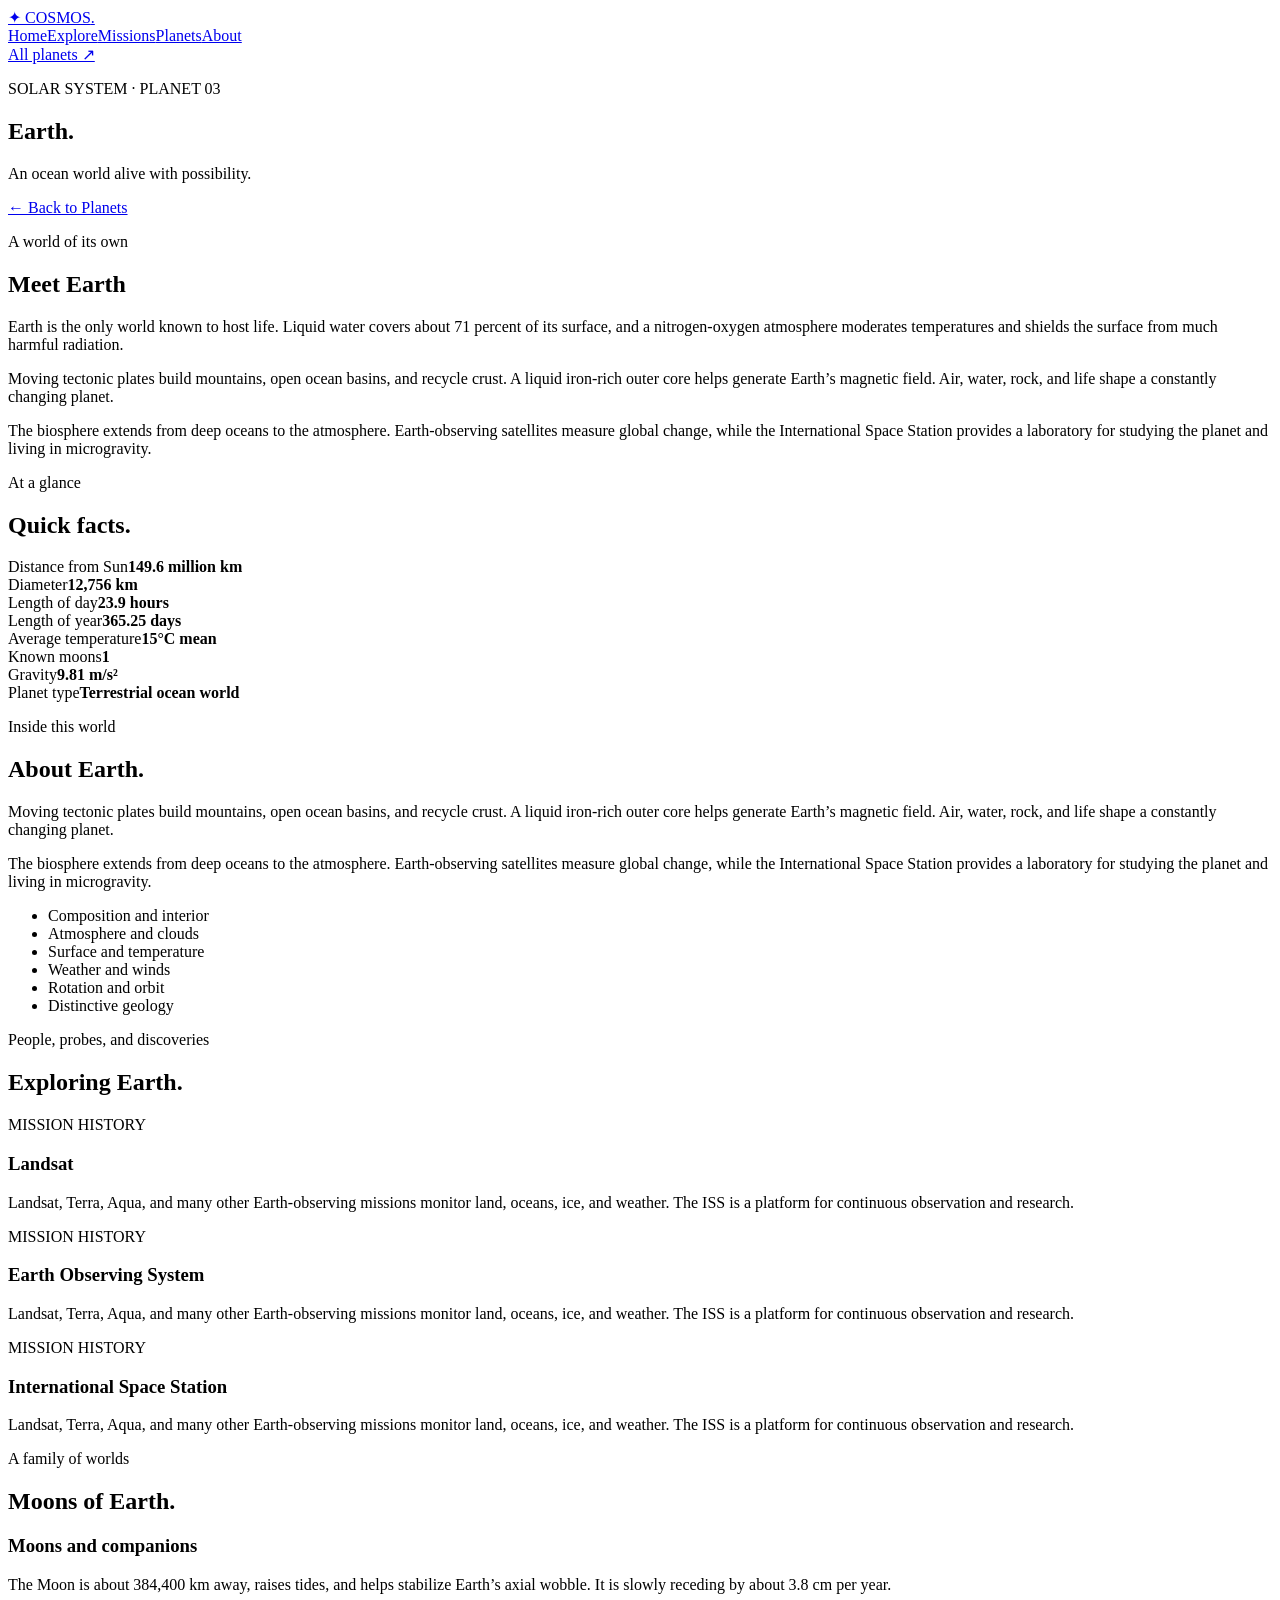
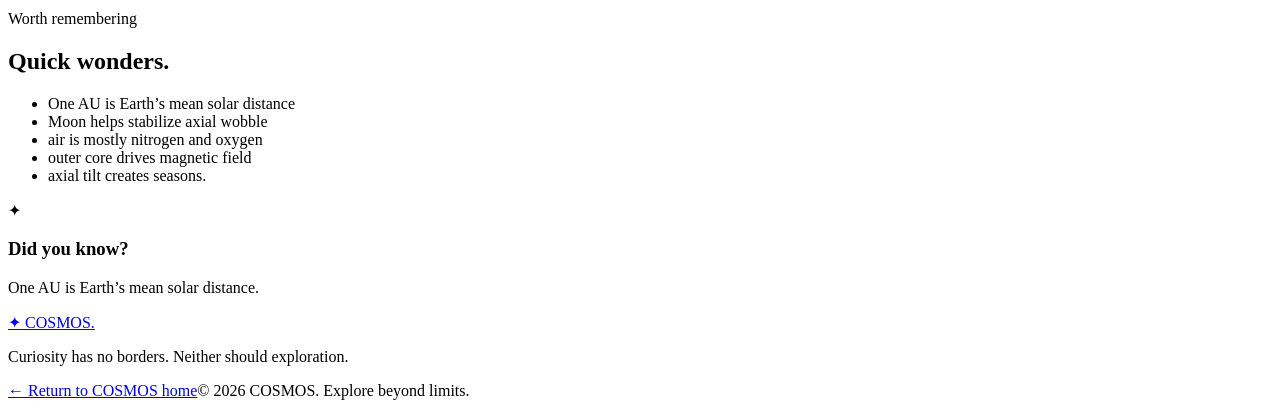
==== earth.html @ a4d34ffc "first commit" ====
<!doctype html><html lang="en"><head><meta charset="utf-8"><meta name="viewport" content="width=device-width, initial-scale=1"><meta name="description" content="Discover Earth: facts, exploration history, and moons with COSMOS."><title>Earth — COSMOS</title><link rel="preconnect" href="https://fonts.googleapis.com"><link rel="preconnect" href="https://fonts.gstatic.com" crossorigin><link href="https://fonts.googleapis.com/css2?family=DM+Sans:wght@400;500;600;700&family=Space+Grotesk:wght@400;500;600;700&display=swap" rel="stylesheet"><link rel="stylesheet" href="style.css"></head><body class="planet-page earth-page"><header class="site-header"><nav class="nav wrap" aria-label="Main navigation"><a class="brand" href="index.html"><span class="brand-mark" aria-hidden="true">✦</span> COSMOS<span class="brand-dot">.</span></a><div class="nav-links"><a href="index.html">Home</a><a href="index.html#explore">Explore</a><a href="index.html#missions">Missions</a><a href="index.html#planets">Planets</a><a href="index.html#about">About</a></div><a class="nav-cta" href="index.html#planets">All planets ↗</a></nav></header><main><section class="planet-hero"><div class="planet-hero-content"><p class="eyebrow"><span class="live-dot"></span> SOLAR SYSTEM · PLANET 03</p><h1>Earth<span>.</span></h1><p class="planet-tagline">An ocean world alive with possibility.</p><a class="back-planets" href="index.html#planets">← Back to Planets</a></div><div class="planet-showcase earth-showcase" role="img" aria-label="Decorative CSS illustration of Earth"></div></section><section class="profile-section"><div class="wrap"><p class="eyebrow">A world of its own</p><h2 class="profile-title">Meet <span>Earth</span></h2><div class="profile-copy"><p>Earth is the only world known to host life. Liquid water covers about 71 percent of its surface, and a nitrogen-oxygen atmosphere moderates temperatures and shields the surface from much harmful radiation.</p><p>Moving tectonic plates build mountains, open ocean basins, and recycle crust. A liquid iron-rich outer core helps generate Earth’s magnetic field. Air, water, rock, and life shape a constantly changing planet.</p><p>The biosphere extends from deep oceans to the atmosphere. Earth-observing satellites measure global change, while the International Space Station provides a laboratory for studying the planet and living in microgravity.</p></div></div></section><section class="profile-section alt"><div class="wrap"><p class="eyebrow">At a glance</p><h2 class="profile-title">Quick <span>facts.</span></h2><div class="facts-cards"><div class="quick-fact"><span>Distance from Sun</span><strong>149.6 million km</strong></div><div class="quick-fact"><span>Diameter</span><strong>12,756 km</strong></div><div class="quick-fact"><span>Length of day</span><strong>23.9 hours</strong></div><div class="quick-fact"><span>Length of year</span><strong>365.25 days</strong></div><div class="quick-fact"><span>Average temperature</span><strong>15°C mean</strong></div><div class="quick-fact"><span>Known moons</span><strong>1</strong></div><div class="quick-fact"><span>Gravity</span><strong>9.81 m/s²</strong></div><div class="quick-fact"><span>Planet type</span><strong>Terrestrial ocean world</strong></div></div></div></section><section class="profile-section"><div class="wrap profile-columns"><div><p class="eyebrow">Inside this world</p><h2 class="profile-title">About <span>Earth.</span></h2><div class="profile-copy"><p>Moving tectonic plates build mountains, open ocean basins, and recycle crust. A liquid iron-rich outer core helps generate Earth’s magnetic field. Air, water, rock, and life shape a constantly changing planet.</p><p>The biosphere extends from deep oceans to the atmosphere. Earth-observing satellites measure global change, while the International Space Station provides a laboratory for studying the planet and living in microgravity.</p></div></div><ul class="feature-list"><li>Composition and interior</li><li>Atmosphere and clouds</li><li>Surface and temperature</li><li>Weather and winds</li><li>Rotation and orbit</li><li>Distinctive geology</li></ul></div></section><section class="profile-section alt"><div class="wrap"><p class="eyebrow">People, probes, and discoveries</p><h2 class="profile-title">Exploring <span>Earth.</span></h2><div class="mission-cards"><article class="mission-card"><span>MISSION HISTORY</span><h3>Landsat</h3><p>Landsat, Terra, Aqua, and many other Earth-observing missions monitor land, oceans, ice, and weather. The ISS is a platform for continuous observation and research.</p></article><article class="mission-card"><span>MISSION HISTORY</span><h3>Earth Observing System</h3><p>Landsat, Terra, Aqua, and many other Earth-observing missions monitor land, oceans, ice, and weather. The ISS is a platform for continuous observation and research.</p></article><article class="mission-card"><span>MISSION HISTORY</span><h3>International Space Station</h3><p>Landsat, Terra, Aqua, and many other Earth-observing missions monitor land, oceans, ice, and weather. The ISS is a platform for continuous observation and research.</p></article></div></div></section><section class="profile-section"><div class="wrap profile-columns"><div><p class="eyebrow">A family of worlds</p><h2 class="profile-title">Moons of <span>Earth.</span></h2><article class="moon-panel"><h3>Moons and companions</h3><p>The Moon is about 384,400 km away, raises tides, and helps stabilize Earth’s axial wobble. It is slowly receding by about 3.8 cm per year.</p></article></div><div><p class="eyebrow">Worth remembering</p><h2 class="profile-title">Quick <span>wonders.</span></h2><ul class="fact-list"><li>One AU is Earth’s mean solar distance</li><li>Moon helps stabilize axial wobble</li><li>air is mostly nitrogen and oxygen</li><li>outer core drives magnetic field</li><li>axial tilt creates seasons.</li></ul></div></div><div class="wrap"><aside class="did-you-know"><span class="big-star" aria-hidden="true">✦</span><div><h3>Did you know?</h3><p>One AU is Earth’s mean solar distance.</p></div></aside></div></section></main><footer class="planet-footer"><div class="wrap planet-footer-inner"><div><a class="brand" href="index.html"><span class="brand-mark" aria-hidden="true">✦</span> COSMOS<span class="brand-dot">.</span></a><p>Curiosity has no borders. Neither should exploration.</p></div><a href="index.html">← Return to COSMOS home</a><span class="footer-bottom">© 2026 COSMOS. Explore beyond limits.</span></div></footer></body></html>
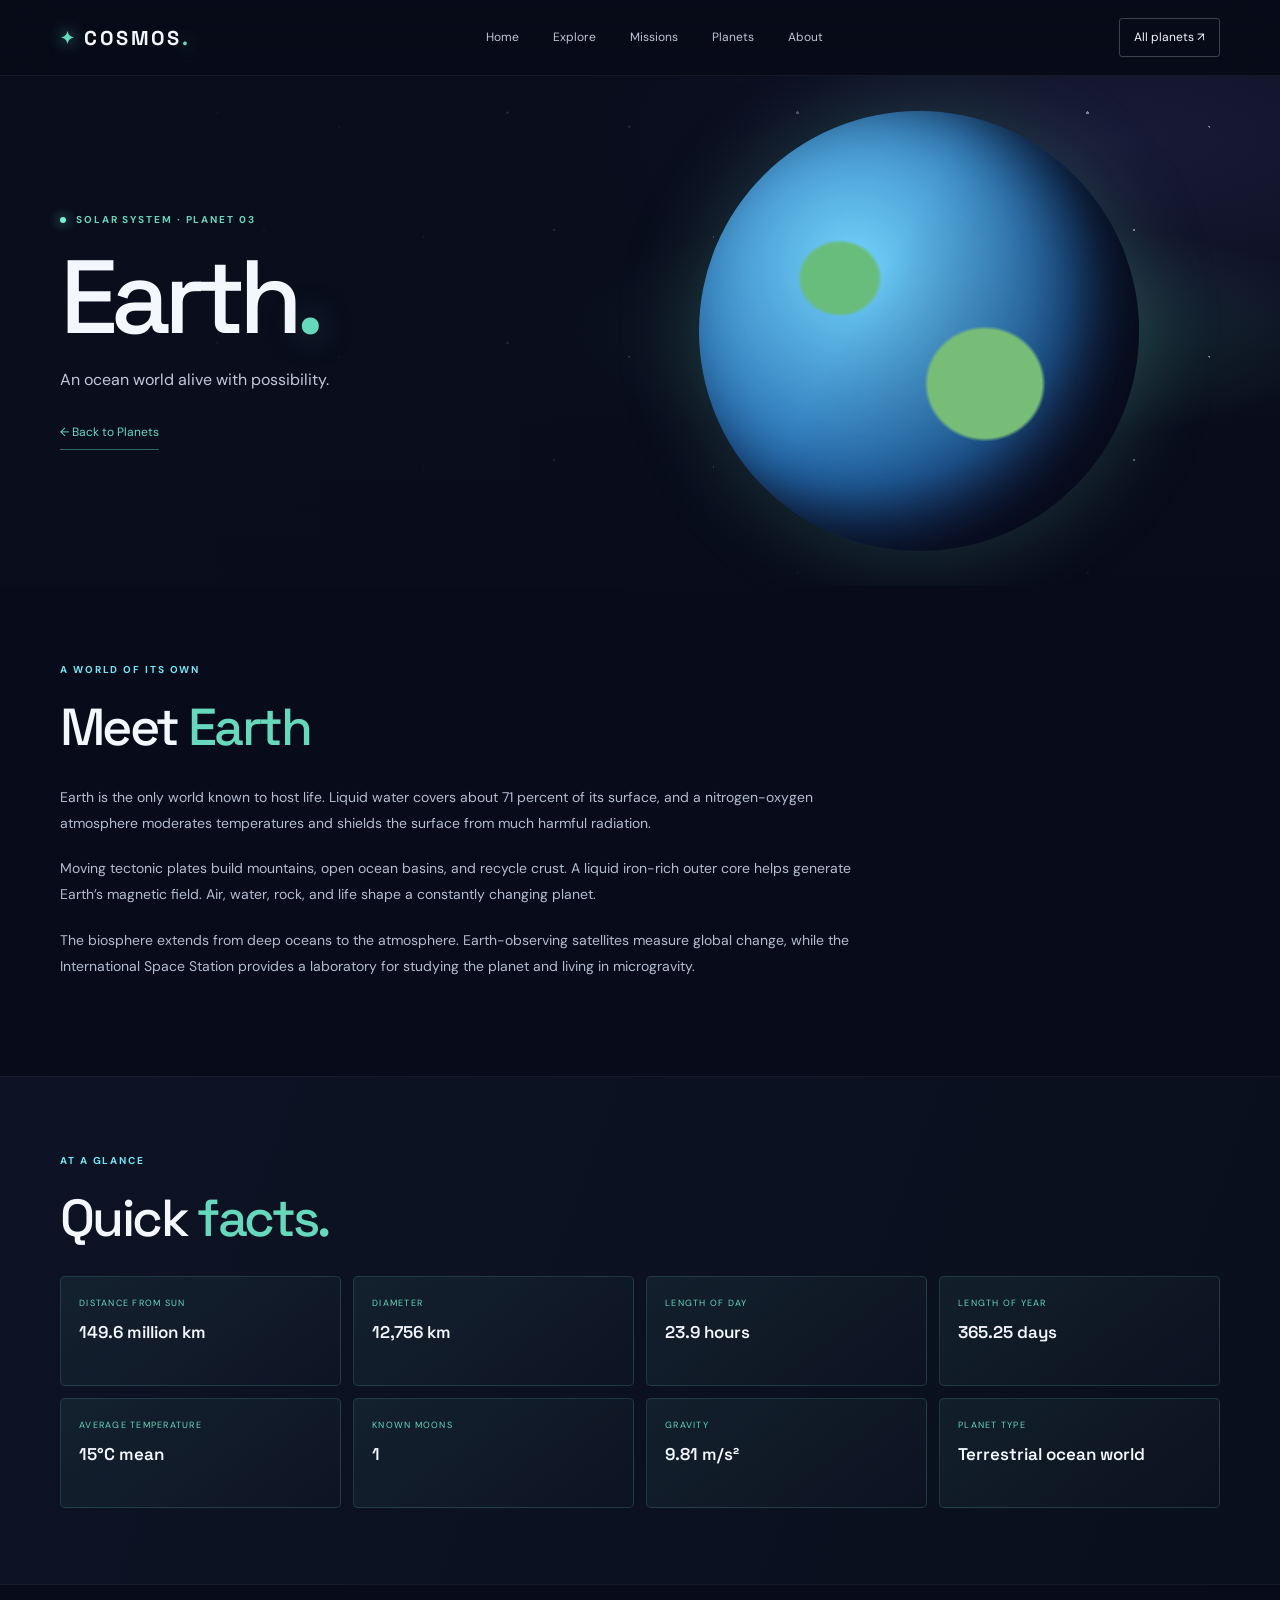
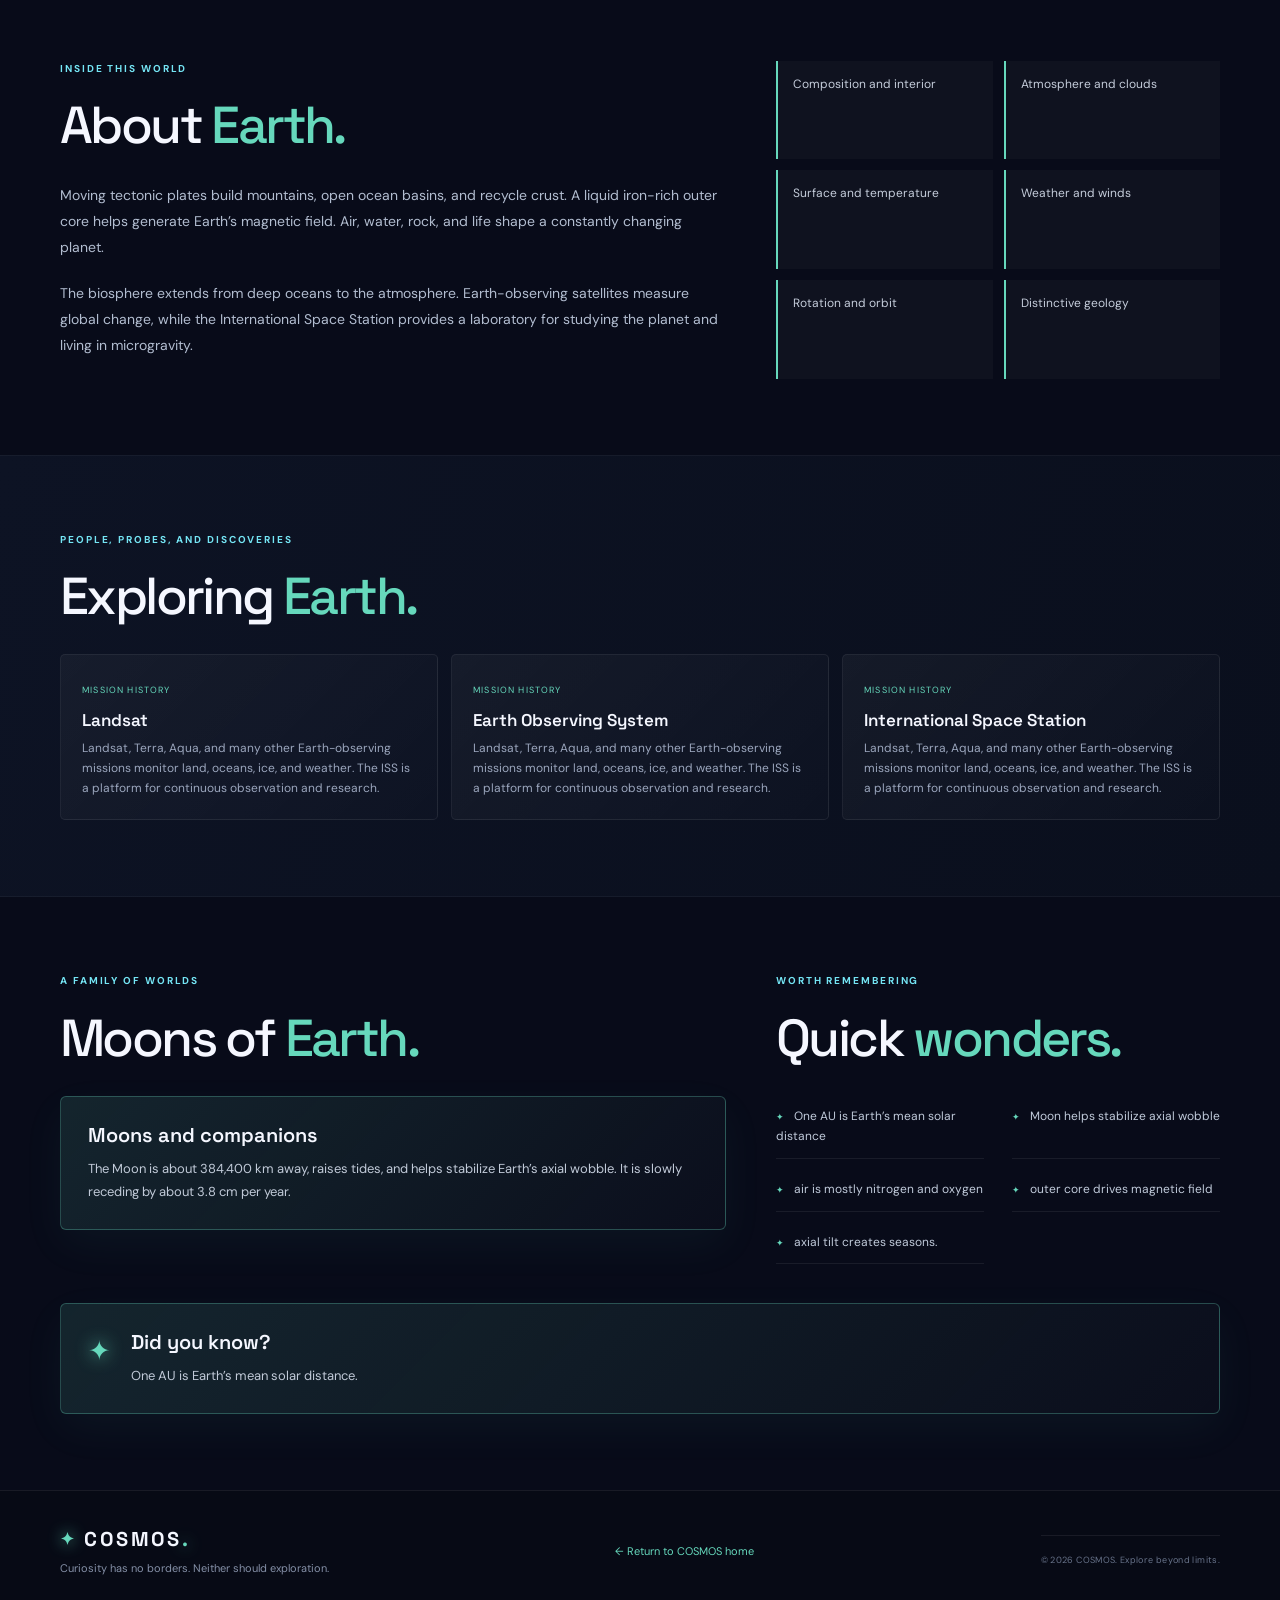
==== commit 1c1f63ac: "Updated commit" ====
--- a/earth.html
+++ b/earth.html
@@ -1 +1,162 @@
-<!doctype html><html lang="en"><head><meta charset="utf-8"><meta name="viewport" content="width=device-width, initial-scale=1"><meta name="description" content="Discover Earth: facts, exploration history, and moons with COSMOS."><title>Earth — COSMOS</title><link rel="preconnect" href="https://fonts.googleapis.com"><link rel="preconnect" href="https://fonts.gstatic.com" crossorigin><link href="https://fonts.googleapis.com/css2?family=DM+Sans:wght@400;500;600;700&family=Space+Grotesk:wght@400;500;600;700&display=swap" rel="stylesheet"><link rel="stylesheet" href="style.css"></head><body class="planet-page earth-page"><header class="site-header"><nav class="nav wrap" aria-label="Main navigation"><a class="brand" href="index.html"><span class="brand-mark" aria-hidden="true">✦</span> COSMOS<span class="brand-dot">.</span></a><div class="nav-links"><a href="index.html">Home</a><a href="index.html#explore">Explore</a><a href="index.html#missions">Missions</a><a href="index.html#planets">Planets</a><a href="index.html#about">About</a></div><a class="nav-cta" href="index.html#planets">All planets ↗</a></nav></header><main><section class="planet-hero"><div class="planet-hero-content"><p class="eyebrow"><span class="live-dot"></span> SOLAR SYSTEM · PLANET 03</p><h1>Earth<span>.</span></h1><p class="planet-tagline">An ocean world alive with possibility.</p><a class="back-planets" href="index.html#planets">← Back to Planets</a></div><div class="planet-showcase earth-showcase" role="img" aria-label="Decorative CSS illustration of Earth"></div></section><section class="profile-section"><div class="wrap"><p class="eyebrow">A world of its own</p><h2 class="profile-title">Meet <span>Earth</span></h2><div class="profile-copy"><p>Earth is the only world known to host life. Liquid water covers about 71 percent of its surface, and a nitrogen-oxygen atmosphere moderates temperatures and shields the surface from much harmful radiation.</p><p>Moving tectonic plates build mountains, open ocean basins, and recycle crust. A liquid iron-rich outer core helps generate Earth’s magnetic field. Air, water, rock, and life shape a constantly changing planet.</p><p>The biosphere extends from deep oceans to the atmosphere. Earth-observing satellites measure global change, while the International Space Station provides a laboratory for studying the planet and living in microgravity.</p></div></div></section><section class="profile-section alt"><div class="wrap"><p class="eyebrow">At a glance</p><h2 class="profile-title">Quick <span>facts.</span></h2><div class="facts-cards"><div class="quick-fact"><span>Distance from Sun</span><strong>149.6 million km</strong></div><div class="quick-fact"><span>Diameter</span><strong>12,756 km</strong></div><div class="quick-fact"><span>Length of day</span><strong>23.9 hours</strong></div><div class="quick-fact"><span>Length of year</span><strong>365.25 days</strong></div><div class="quick-fact"><span>Average temperature</span><strong>15°C mean</strong></div><div class="quick-fact"><span>Known moons</span><strong>1</strong></div><div class="quick-fact"><span>Gravity</span><strong>9.81 m/s²</strong></div><div class="quick-fact"><span>Planet type</span><strong>Terrestrial ocean world</strong></div></div></div></section><section class="profile-section"><div class="wrap profile-columns"><div><p class="eyebrow">Inside this world</p><h2 class="profile-title">About <span>Earth.</span></h2><div class="profile-copy"><p>Moving tectonic plates build mountains, open ocean basins, and recycle crust. A liquid iron-rich outer core helps generate Earth’s magnetic field. Air, water, rock, and life shape a constantly changing planet.</p><p>The biosphere extends from deep oceans to the atmosphere. Earth-observing satellites measure global change, while the International Space Station provides a laboratory for studying the planet and living in microgravity.</p></div></div><ul class="feature-list"><li>Composition and interior</li><li>Atmosphere and clouds</li><li>Surface and temperature</li><li>Weather and winds</li><li>Rotation and orbit</li><li>Distinctive geology</li></ul></div></section><section class="profile-section alt"><div class="wrap"><p class="eyebrow">People, probes, and discoveries</p><h2 class="profile-title">Exploring <span>Earth.</span></h2><div class="mission-cards"><article class="mission-card"><span>MISSION HISTORY</span><h3>Landsat</h3><p>Landsat, Terra, Aqua, and many other Earth-observing missions monitor land, oceans, ice, and weather. The ISS is a platform for continuous observation and research.</p></article><article class="mission-card"><span>MISSION HISTORY</span><h3>Earth Observing System</h3><p>Landsat, Terra, Aqua, and many other Earth-observing missions monitor land, oceans, ice, and weather. The ISS is a platform for continuous observation and research.</p></article><article class="mission-card"><span>MISSION HISTORY</span><h3>International Space Station</h3><p>Landsat, Terra, Aqua, and many other Earth-observing missions monitor land, oceans, ice, and weather. The ISS is a platform for continuous observation and research.</p></article></div></div></section><section class="profile-section"><div class="wrap profile-columns"><div><p class="eyebrow">A family of worlds</p><h2 class="profile-title">Moons of <span>Earth.</span></h2><article class="moon-panel"><h3>Moons and companions</h3><p>The Moon is about 384,400 km away, raises tides, and helps stabilize Earth’s axial wobble. It is slowly receding by about 3.8 cm per year.</p></article></div><div><p class="eyebrow">Worth remembering</p><h2 class="profile-title">Quick <span>wonders.</span></h2><ul class="fact-list"><li>One AU is Earth’s mean solar distance</li><li>Moon helps stabilize axial wobble</li><li>air is mostly nitrogen and oxygen</li><li>outer core drives magnetic field</li><li>axial tilt creates seasons.</li></ul></div></div><div class="wrap"><aside class="did-you-know"><span class="big-star" aria-hidden="true">✦</span><div><h3>Did you know?</h3><p>One AU is Earth’s mean solar distance.</p></div></aside></div></section></main><footer class="planet-footer"><div class="wrap planet-footer-inner"><div><a class="brand" href="index.html"><span class="brand-mark" aria-hidden="true">✦</span> COSMOS<span class="brand-dot">.</span></a><p>Curiosity has no borders. Neither should exploration.</p></div><a href="index.html">← Return to COSMOS home</a><span class="footer-bottom">© 2026 COSMOS. Explore beyond limits.</span></div></footer></body></html>
+<!doctype html>
+<html lang="en">
+
+<head>
+    <meta charset="utf-8">
+    <meta name="viewport" content="width=device-width, initial-scale=1">
+    <meta name="description" content="Discover Earth: facts, exploration history, and moons with COSMOS.">
+    <title>Earth — COSMOS</title>
+    <link rel="preconnect" href="https://fonts.googleapis.com">
+    <link rel="preconnect" href="https://fonts.gstatic.com" crossorigin>
+    <link
+        href="https://fonts.googleapis.com/css2?family=DM+Sans:wght@400;500;600;700&family=Space+Grotesk:wght@400;500;600;700&display=swap"
+        rel="stylesheet">
+    <link rel="stylesheet" href="Style.css">
+</head>
+
+<body class="planet-page earth-page">
+    <header class="site-header">
+        <nav class="nav wrap" aria-label="Main navigation"><a class="brand" href="index.html"><span class="brand-mark"
+                    aria-hidden="true">✦</span> COSMOS<span class="brand-dot">.</span></a>
+            <div class="nav-links"><a href="index.html">Home</a><a href="index.html#explore">Explore</a><a
+                    href="index.html#missions">Missions</a><a href="index.html#planets">Planets</a><a
+                    href="index.html#about">About</a></div><a class="nav-cta" href="index.html#planets">All planets
+                ↗</a>
+        </nav>
+    </header>
+    <main>
+        <section class="planet-hero">
+            <div class="planet-hero-content">
+                <p class="eyebrow"><span class="live-dot"></span> SOLAR SYSTEM · PLANET 03</p>
+                <h1>Earth<span>.</span></h1>
+                <p class="planet-tagline">An ocean world alive with possibility.</p><a class="back-planets"
+                    href="index.html#planets">← Back to Planets</a>
+            </div>
+            <div class="planet-showcase earth-showcase" role="img" aria-label="Decorative CSS illustration of Earth">
+            </div>
+        </section>
+        <section class="profile-section">
+            <div class="wrap">
+                <p class="eyebrow">A world of its own</p>
+                <h2 class="profile-title">Meet <span>Earth</span></h2>
+                <div class="profile-copy">
+                    <p>Earth is the only world known to host life. Liquid water covers about 71 percent of its surface,
+                        and a nitrogen-oxygen atmosphere moderates temperatures and shields the surface from much
+                        harmful radiation.</p>
+                    <p>Moving tectonic plates build mountains, open ocean basins, and recycle crust. A liquid iron-rich
+                        outer core helps generate Earth’s magnetic field. Air, water, rock, and life shape a constantly
+                        changing planet.</p>
+                    <p>The biosphere extends from deep oceans to the atmosphere. Earth-observing satellites measure
+                        global change, while the International Space Station provides a laboratory for studying the
+                        planet and living in microgravity.</p>
+                </div>
+            </div>
+        </section>
+        <section class="profile-section alt">
+            <div class="wrap">
+                <p class="eyebrow">At a glance</p>
+                <h2 class="profile-title">Quick <span>facts.</span></h2>
+                <div class="facts-cards">
+                    <div class="quick-fact"><span>Distance from Sun</span><strong>149.6 million km</strong></div>
+                    <div class="quick-fact"><span>Diameter</span><strong>12,756 km</strong></div>
+                    <div class="quick-fact"><span>Length of day</span><strong>23.9 hours</strong></div>
+                    <div class="quick-fact"><span>Length of year</span><strong>365.25 days</strong></div>
+                    <div class="quick-fact"><span>Average temperature</span><strong>15°C mean</strong></div>
+                    <div class="quick-fact"><span>Known moons</span><strong>1</strong></div>
+                    <div class="quick-fact"><span>Gravity</span><strong>9.81 m/s²</strong></div>
+                    <div class="quick-fact"><span>Planet type</span><strong>Terrestrial ocean world</strong></div>
+                </div>
+            </div>
+        </section>
+        <section class="profile-section">
+            <div class="wrap profile-columns">
+                <div>
+                    <p class="eyebrow">Inside this world</p>
+                    <h2 class="profile-title">About <span>Earth.</span></h2>
+                    <div class="profile-copy">
+                        <p>Moving tectonic plates build mountains, open ocean basins, and recycle crust. A liquid
+                            iron-rich outer core helps generate Earth’s magnetic field. Air, water, rock, and life shape
+                            a constantly changing planet.</p>
+                        <p>The biosphere extends from deep oceans to the atmosphere. Earth-observing satellites measure
+                            global change, while the International Space Station provides a laboratory for studying the
+                            planet and living in microgravity.</p>
+                    </div>
+                </div>
+                <ul class="feature-list">
+                    <li>Composition and interior</li>
+                    <li>Atmosphere and clouds</li>
+                    <li>Surface and temperature</li>
+                    <li>Weather and winds</li>
+                    <li>Rotation and orbit</li>
+                    <li>Distinctive geology</li>
+                </ul>
+            </div>
+        </section>
+        <section class="profile-section alt">
+            <div class="wrap">
+                <p class="eyebrow">People, probes, and discoveries</p>
+                <h2 class="profile-title">Exploring <span>Earth.</span></h2>
+                <div class="mission-cards">
+                    <article class="mission-card"><span>MISSION HISTORY</span>
+                        <h3>Landsat</h3>
+                        <p>Landsat, Terra, Aqua, and many other Earth-observing missions monitor land, oceans, ice, and
+                            weather. The ISS is a platform for continuous observation and research.</p>
+                    </article>
+                    <article class="mission-card"><span>MISSION HISTORY</span>
+                        <h3>Earth Observing System</h3>
+                        <p>Landsat, Terra, Aqua, and many other Earth-observing missions monitor land, oceans, ice, and
+                            weather. The ISS is a platform for continuous observation and research.</p>
+                    </article>
+                    <article class="mission-card"><span>MISSION HISTORY</span>
+                        <h3>International Space Station</h3>
+                        <p>Landsat, Terra, Aqua, and many other Earth-observing missions monitor land, oceans, ice, and
+                            weather. The ISS is a platform for continuous observation and research.</p>
+                    </article>
+                </div>
+            </div>
+        </section>
+        <section class="profile-section">
+            <div class="wrap profile-columns">
+                <div>
+                    <p class="eyebrow">A family of worlds</p>
+                    <h2 class="profile-title">Moons of <span>Earth.</span></h2>
+                    <article class="moon-panel">
+                        <h3>Moons and companions</h3>
+                        <p>The Moon is about 384,400 km away, raises tides, and helps stabilize Earth’s axial wobble. It
+                            is slowly receding by about 3.8 cm per year.</p>
+                    </article>
+                </div>
+                <div>
+                    <p class="eyebrow">Worth remembering</p>
+                    <h2 class="profile-title">Quick <span>wonders.</span></h2>
+                    <ul class="fact-list">
+                        <li>One AU is Earth’s mean solar distance</li>
+                        <li>Moon helps stabilize axial wobble</li>
+                        <li>air is mostly nitrogen and oxygen</li>
+                        <li>outer core drives magnetic field</li>
+                        <li>axial tilt creates seasons.</li>
+                    </ul>
+                </div>
+            </div>
+            <div class="wrap">
+                <aside class="did-you-know"><span class="big-star" aria-hidden="true">✦</span>
+                    <div>
+                        <h3>Did you know?</h3>
+                        <p>One AU is Earth’s mean solar distance.</p>
+                    </div>
+                </aside>
+            </div>
+        </section>
+    </main>
+    <footer class="planet-footer">
+        <div class="wrap planet-footer-inner">
+            <div><a class="brand" href="index.html"><span class="brand-mark" aria-hidden="true">✦</span> COSMOS<span
+                        class="brand-dot">.</span></a>
+                <p>Curiosity has no borders. Neither should exploration.</p>
+            </div><a href="index.html">← Return to COSMOS home</a><span class="footer-bottom">© 2026 COSMOS. Explore
+                beyond limits.</span>
+        </div>
+    </footer>
+</body>
+
+</html>
--- a/Style.css
+++ b/Style.css
@@ -0,0 +1,22 @@
+/* COSMOS — visual system */
+:root{--night:#080b19;--night-2:#0d1225;--panel:#11182b;--white:#f5f7ff;--muted:#9ba6bd;--purple:#a18aff;--cyan:#75e6f5;--line:rgba(179,196,255,.13);--font:'DM Sans',sans-serif;--display:'Space Grotesk',sans-serif}
+*{box-sizing:border-box}html{scroll-behavior:smooth;scroll-padding-top:84px}body{margin:0;background:var(--night);color:var(--white);font-family:var(--font);font-size:15px;line-height:1.65;overflow-x:hidden}a{color:inherit;text-decoration:none}a:focus-visible{outline:2px solid var(--cyan);outline-offset:5px}::selection{background:var(--purple);color:#090a16}.wrap{width:min(1160px,calc(100% - 56px));margin-inline:auto}.site-header{height:76px;position:sticky;top:0;z-index:20;background:rgba(8,11,25,.82);backdrop-filter:blur(18px);border-bottom:1px solid rgba(255,255,255,.06)}.nav{height:100%;display:flex;align-items:center;justify-content:space-between}.brand{font:700 20px var(--display);letter-spacing:.12em;display:inline-flex;align-items:center;gap:8px}.brand-mark{font-size:17px;color:var(--cyan);text-shadow:0 0 14px var(--cyan)}.brand-dot{color:var(--purple);margin-left:-8px}.nav-links{display:flex;gap:34px}.nav-links a{font-size:12px;color:#bdc5d6;transition:color .25s;position:relative}.nav-links a:after{content:"";position:absolute;height:1px;width:0;left:0;bottom:-8px;background:var(--cyan);transition:width .25s}.nav-links a:hover{color:var(--white)}.nav-links a:hover:after{width:100%}.nav-cta{font-size:12px;border:1px solid rgba(255,255,255,.22);padding:9px 14px;border-radius:3px;transition:.25s}.nav-cta span{color:var(--cyan);margin-left:8px}.nav-cta:hover{border-color:var(--cyan);box-shadow:0 0 22px #75e6f526}
+/* Hero */
+.hero{min-height:690px;height:min(800px,calc(100vh - 76px));max-height:820px;position:relative;overflow:hidden;display:flex;align-items:center;background:radial-gradient(ellipse at 76% 55%,#292451 0,transparent 35%),radial-gradient(ellipse at 95% 5%,#1b3b54 0,transparent 30%),linear-gradient(110deg,#090d1e 0%,#0b1023 48%,#10172d 100%)}.hero:before,.hero:after,.hero-stars{content:"";position:absolute;inset:0;pointer-events:none}.hero:before{opacity:.5;background-image:radial-gradient(1px 1px at 12% 18%,#fff 99%,transparent),radial-gradient(1px 1px at 40% 30%,#b9d7ff 99%,transparent),radial-gradient(1px 1px at 31% 76%,#fff 99%,transparent),radial-gradient(1.5px 1.5px at 60% 14%,#fff 99%,transparent),radial-gradient(1px 1px at 80% 82%,#fff 99%,transparent),radial-gradient(1px 1px at 22% 56%,#fff 99%,transparent),radial-gradient(1px 1px at 68% 66%,#bfdfff 99%,transparent);background-size:390px 290px}.hero:after{background:linear-gradient(90deg,#080b19 0%,rgba(8,11,25,.9) 34%,transparent 75%),linear-gradient(0deg,#080b19 0%,transparent 24%)}.hero-content{position:relative;z-index:3;padding-bottom:24px}.eyebrow{font-size:10px;letter-spacing:.19em;text-transform:uppercase;color:var(--cyan);font-weight:700;margin:0 0 20px;display:flex;align-items:center;gap:10px}.live-dot{width:6px;height:6px;border-radius:50%;background:#78f0d2;box-shadow:0 0 12px #78f0d2}.hero h1{font:500 clamp(53px,7.2vw,94px)/.99 var(--display);letter-spacing:-.065em;margin:0;max-width:680px}.hero h1 span,.section-heading h2 span,.missions-title h2 span,.cta-content h2 span{color:var(--purple);text-shadow:0 0 35px #9e80ff3d}.hero-copy{color:#b3bdd1;max-width:435px;font-size:15px;margin:25px 0 28px}.hero-actions{display:flex;gap:13px;align-items:center}.button{min-height:46px;padding:0 19px;display:inline-flex;gap:17px;align-items:center;justify-content:center;font-weight:600;font-size:12px;border-radius:3px;transition:transform .25s,box-shadow .25s,background .25s}.button:hover{transform:translateY(-3px)}.button-primary{background:linear-gradient(115deg,#9982ff,#7c70df);box-shadow:0 7px 28px #8877ff3d;color:#fff}.button-primary:hover{box-shadow:0 10px 36px #8877ff72}.button-primary span{font-size:17px}.button-ghost{border:1px solid #ffffff35;background:#ffffff08}.button-ghost:hover{background:#ffffff14;border-color:#ffffff71}.play-icon{font-size:9px;color:var(--cyan)}.hero-note{position:absolute;top:420px;display:flex;align-items:center;gap:12px;color:#7c89a2;font-size:9px;letter-spacing:.16em}.note-line{width:29px;height:1px;background:var(--cyan)}.hero-planet{position:absolute;z-index:1;width:min(48vw,590px);aspect-ratio:1;right:7%;top:50%;transform:translateY(-43%);border-radius:50%;background:radial-gradient(circle at 32% 29%,#e7b79e 0,#b37e8e 19%,#73558a 39%,#372f62 61%,#171a3b 76%,#090e21 100%);box-shadow:inset -48px -24px 80px #080c1b, inset 14px 14px 45px #ffe5b93e,0 0 110px #9b7bf82c;animation:planet-float 8s ease-in-out infinite}.hero-planet:after{content:"";position:absolute;inset:0;border-radius:50%;background:linear-gradient(115deg,transparent 25%,#080b194a 70%,#080b19 100%)}.planet-crater{position:absolute;z-index:1;border-radius:50%;background:radial-gradient(circle at 35% 30%,#ddb19b70,#613f7266 65%,#2e2e57aa);box-shadow:inset 5px 7px 14px #1d17393b}.crater-a{width:14%;height:9%;left:25%;top:34%;transform:rotate(-17deg)}.crater-b{width:8%;height:7%;left:52%;top:24%}.crater-c{width:11%;height:8%;left:61%;top:53%;transform:rotate(20deg)}.hero-orbit{position:absolute;border:1px solid #c6bcff22;border-radius:50%;z-index:2;pointer-events:none}.orbit-one{width:min(66vw,800px);height:min(25vw,305px);right:-4%;top:30%;transform:rotate(-27deg)}.orbit-two{width:min(57vw,700px);height:min(17vw,210px);right:0;top:43%;transform:rotate(32deg);border-color:#87eafa1c}.hero-caption{position:absolute;right:6%;bottom:9%;z-index:4;display:flex;flex-direction:column;gap:5px;color:#9ca5ba;font:9px var(--display);letter-spacing:.15em}.hero-caption span:first-child{color:var(--cyan)}.scroll-cue{position:absolute;z-index:4;bottom:34px;left:max(28px,calc((100vw - 1160px)/2));font-size:8px;letter-spacing:.17em;color:#8994ab;display:flex;align-items:center;gap:11px}.scroll-cue span{height:28px;width:1px;background:linear-gradient(var(--cyan),transparent)}
+/* Shared sections */
+.section{padding:112px 0}.about-section{background:linear-gradient(180deg,#080b19,#0b1020)}.section-heading h2,.missions-title h2,.cta-content h2{font:500 clamp(38px,5vw,60px)/1.08 var(--display);letter-spacing:-.055em;margin:0}.split-heading{display:flex;justify-content:space-between;align-items:end;gap:50px}.section-intro{color:var(--muted);max-width:385px;margin:19px 0 0;font-size:14px}.split-heading .section-intro{margin:0 0 5px}.stat-grid{display:grid;grid-template-columns:repeat(3,1fr);gap:16px;margin-top:54px}.glass{background:linear-gradient(135deg,#ffffff0b,#ffffff03);backdrop-filter:blur(14px);border:1px solid #ffffff10;box-shadow:0 18px 55px #00000018}.stat-card{padding:26px 27px 24px;min-height:188px;border-radius:6px;transition:transform .3s,border-color .3s}.stat-card:hover{transform:translateY(-5px);border-color:#a18aff66}.stat-icon{float:right;font-size:22px;color:var(--cyan)}.stat-card strong{display:block;font:500 39px var(--display);letter-spacing:-.04em}.stat-card strong small{font:400 13px var(--font);color:var(--purple);letter-spacing:0}.stat-card h3{font:600 14px var(--display);margin:2px 0 2px}.stat-card p{font-size:12px;color:var(--muted);margin:5px 0 0}.planets-section{background:#0b1020;padding-top:105px}.planets-section .section-heading{position:relative}.planets-section .section-intro{position:absolute;right:0;bottom:6px}.planet-grid{display:grid;grid-template-columns:repeat(4,1fr);gap:15px;margin-top:48px}.planet-card{background:linear-gradient(150deg,#11192c,#0e1425);border:1px solid #ffffff0e;padding:17px 17px 18px;border-radius:5px;min-width:0;transition:transform .3s,border-color .3s,box-shadow .3s;overflow:hidden}.planet-card:hover{transform:translateY(-6px);border-color:#8b81d84f;box-shadow:0 18px 42px #0005}.planet-art{height:115px;position:relative;display:grid;place-items:center;overflow:hidden;background:radial-gradient(ellipse at center,#ffffff0c,transparent 68%);margin:-3px -3px 12px}.planet-art:before{content:"";width:76px;height:76px;border-radius:50%;display:block;box-shadow:inset -12px -8px 21px #0508188c,0 0 25px #ffffff13;position:relative;z-index:1}.planet-art i{position:absolute;z-index:2;border-radius:50%;width:100px;height:23px;border:5px solid #d8c6a16b;transform:rotate(-20deg);display:none}.mercury:before{background:radial-gradient(circle at 30% 27%,#e0d1b0,#998c7e 54%,#514f5e)}.mercury:after,.venus:after,.earth:after,.mars:after,.jupiter:after,.saturn:after,.uranus:after,.neptune:after{content:"";position:absolute;width:75px;height:75px;z-index:2;border-radius:50%;background:radial-gradient(circle at 24% 28%,#fff8 0 1px,transparent 2px),radial-gradient(circle at 60% 65%,#08091b36 0 7px,transparent 8px),radial-gradient(circle at 40% 58%,#fff3 0 2px,transparent 3px);opacity:.65}.venus:before{background:repeating-linear-gradient(160deg,#f4d69c 0 7px,#d8936f 8px 13px,#efc491 14px 19px)}.earth:before{background:radial-gradient(ellipse at 38% 31%,#69d5e8 0 12%,transparent 14%),radial-gradient(ellipse at 60% 66%,#75bb81 0 16%,transparent 18%),radial-gradient(circle at 34% 35%,#47bdeb,#2462b4 57%,#142a69)}.mars:before{background:radial-gradient(circle at 32% 28%,#f3a071,#ce644c 54%,#783a45)}.jupiter:before{width:84px;height:84px;background:repeating-linear-gradient(0deg,#dfba91 0 8px,#b8755e 9px 13px,#efd4a7 14px 21px,#9e5e59 22px 25px)}.saturn:before{background:repeating-linear-gradient(0deg,#f2d7a7 0 9px,#bb9a75 10px 14px,#e7c99a 15px 20px)}.saturn i{display:block;width:116px;height:27px;border-width:6px;border-color:#e6d2a9a3;box-shadow:inset 0 0 0 2px #ad8e7799}.uranus:before{background:radial-gradient(circle at 31% 28%,#baf8f0,#69c8d2 52%,#3d7baa)}.neptune:before{background:radial-gradient(circle at 30% 30%,#7dbbff,#3155cf 53%,#20266a)}.planet-meta{display:flex;justify-content:space-between;color:#727f9a;font:8px var(--display);letter-spacing:.08em}.planet-card h3{font:600 19px var(--display);margin:6px 0 3px}.planet-card>p:not(.planet-fact){color:#a1abc0;font-size:11px;line-height:1.55;margin:0;min-height:52px}.planet-fact{border-top:1px solid #ffffff12;padding-top:10px;margin:12px 0 0;color:#c2c9d7;font-size:10px;line-height:1.5}.planet-fact b{font:700 8px var(--display);color:var(--cyan);letter-spacing:.12em;display:block;margin-bottom:3px}
+/* Mission timeline */
+.missions-section{background:linear-gradient(110deg,#0e1426,#0a0f1d);border-block:1px solid #ffffff08}.missions-layout{display:grid;grid-template-columns:.8fr 1.2fr;gap:110px}.missions-title{position:sticky;top:130px;height:max-content}.missions-title .section-intro{max-width:330px}.text-link{display:inline-flex;gap:14px;align-items:center;font-size:12px;margin-top:30px;color:#d8d9ed;border-bottom:1px solid #a18aff66;padding-bottom:7px}.text-link span{color:var(--cyan)}.timeline{position:relative}.timeline:before{content:"";position:absolute;left:74px;top:9px;bottom:15px;width:1px;background:linear-gradient(var(--cyan),#8f7aff45 70%,transparent)}.timeline-item{display:grid;grid-template-columns:58px 32px 1fr;gap:0 16px;position:relative;padding-bottom:31px}.timeline-year{font:12px var(--display);color:#9da8bc;padding-top:3px}.timeline-dot{width:9px;height:9px;border-radius:50%;background:var(--cyan);box-shadow:0 0 13px #75e6f5b5;margin:6px auto;z-index:1}.mission-type{font-size:8px;letter-spacing:.15em;color:var(--purple);margin:0 0 4px}.timeline-item h3{font:600 18px var(--display);margin:0}.timeline-item div:last-child>p:last-child{font-size:12px;color:var(--muted);max-width:440px;margin:6px 0 0}.astronauts-section{background:#090d1b}.centered{text-align:center}.centered .eyebrow{justify-content:center}.centered .section-intro{margin:15px auto 0}.astronaut-grid{display:grid;grid-template-columns:repeat(4,1fr);gap:15px;margin-top:43px}.astronaut-card{background:#11182a;border:1px solid #ffffff0c;border-radius:5px;overflow:hidden;transition:transform .3s,border-color .3s}.astronaut-card:hover{transform:translateY(-5px);border-color:#a18aff59}.portrait{height:218px;background-size:cover;background-position:center 28%;position:relative;filter:saturate(.72)}.portrait:after{content:"";position:absolute;inset:0;background:linear-gradient(0deg,#11182a 0%,transparent 55%),linear-gradient(90deg,#6157a822,#4bb6d420)}.portrait-neil{background-image:url('https://images.unsplash.com/photo-1451187580459-43490279c0fa?auto=format&fit=crop&w=700&q=85')}.portrait-buzz{background-image:url('https://images.unsplash.com/photo-1446776811953-b23d57bd21aa?auto=format&fit=crop&w=700&q=85')}.portrait-sally{background-image:url('https://images.unsplash.com/photo-1534528741775-53994a69daeb?auto=format&fit=crop&w=700&q=85')}.portrait-chris{background-image:url('https://images.unsplash.com/photo-1500648767791-00dcc994a43e?auto=format&fit=crop&w=700&q=85')}.astronaut-info{padding:0 17px 19px;margin-top:-8px;position:relative;z-index:1}.astronaut-info>p:first-child{font-size:8px;color:var(--cyan);letter-spacing:.12em;margin:0}.astronaut-info h3{font:600 17px var(--display);margin:5px 0}.astronaut-info>p:last-child{font-size:11px;line-height:1.55;color:var(--muted);margin:0}.facts-section{padding-top:45px;background:#090d1b}.facts-section .section-heading h2{font-size:45px}.facts-grid{display:grid;grid-template-columns:repeat(4,1fr);gap:13px;margin-top:35px}.fact-card{min-height:159px;background:linear-gradient(140deg,#151c31,#101626);border:1px solid #ffffff0e;border-radius:4px;padding:17px;position:relative;transition:background .25s,transform .25s}.fact-card:hover{background:linear-gradient(140deg,#1b2140,#111a2b);transform:translateY(-4px)}.fact-card span{font:9px var(--display);letter-spacing:.14em;color:var(--purple)}.fact-card p{font:500 15px/1.45 var(--display);max-width:220px;margin:16px 0 0}.fact-card i{position:absolute;right:15px;bottom:12px;color:var(--cyan);font-style:normal}.cta-section{min-height:400px;position:relative;overflow:hidden;display:flex;align-items:center;background:radial-gradient(ellipse at 75% 80%,#49388a66,transparent 45%),linear-gradient(100deg,#11172b,#17132c)}.cta-content{position:relative;z-index:2;padding:75px 0}.cta-content h2{font-size:clamp(42px,5.5vw,68px)}.cta-content>p:not(.eyebrow){color:#abb5c9;margin:15px 0 24px}.cta-orb{position:absolute;width:420px;height:420px;right:12%;top:50%;transform:translateY(-50%);border-radius:50%;background:radial-gradient(circle at 33% 30%,#b7a4ff,#6656ba 38%,#27254f 72%,#11172b 100%);box-shadow:inset -30px -20px 60px #090b1e,0 0 100px #8c73ee40;opacity:.55}.cta-glow{position:absolute;width:650px;height:180px;right:4%;top:42%;border:1px solid #c3b3ff25;border-radius:50%;transform:rotate(-23deg)}
+/* Footer */
+.site-footer{background:#070a15;padding:55px 0 20px;border-top:1px solid #ffffff0b}.footer-main{display:grid;grid-template-columns:2fr 1fr 1fr auto;gap:40px;padding-bottom:43px}.footer-brand>p{font-size:12px;color:#8792aa;margin:13px 0}.footer-nav{display:flex;flex-direction:column;gap:8px}.footer-nav p{font:700 9px var(--display);letter-spacing:.16em;color:#79849c;margin:0 0 7px}.footer-nav a{font-size:11px;color:#bdc5d5;transition:color .2s}.footer-nav a:hover{color:var(--cyan)}.back-top{width:36px;height:36px;border:1px solid #ffffff22;border-radius:50%;display:grid;place-items:center;color:var(--cyan);transition:.2s}.back-top:hover{background:#75e6f51c;border-color:var(--cyan)}.footer-bottom{border-top:1px solid #ffffff12;padding-top:17px;display:flex;justify-content:space-between;color:#68738a;font-size:9px;letter-spacing:.04em}.footer-bottom b{color:var(--purple);margin-left:7px}
+@keyframes planet-float{0%,100%{transform:translateY(-43%)}50%{transform:translateY(calc(-43% - 12px))}}
+@media(max-width:950px){.wrap{width:min(100% - 44px,760px)}.nav-links{gap:20px}.hero-planet{right:-5%;width:58vw;opacity:.82}.hero:after{background:linear-gradient(90deg,#080b19 0%,#080b19dc 37%,transparent 88%),linear-gradient(0deg,#080b19 0%,transparent 24%)}.hero-caption{right:4%}.planet-grid{grid-template-columns:repeat(2,1fr)}.planet-card>p:not(.planet-fact){min-height:auto}.missions-layout{gap:45px;grid-template-columns:.8fr 1.2fr}.astronaut-grid{grid-template-columns:repeat(2,1fr)}.portrait{height:250px}.facts-grid{grid-template-columns:repeat(2,1fr)}}
+@media(max-width:650px){.wrap{width:calc(100% - 38px)}.site-header{height:66px}.nav-links{display:none}.brand{font-size:18px}.nav-cta{font-size:10px;padding:7px 10px}.hero{height:740px;min-height:660px;max-height:780px;align-items:flex-start}.hero-content{padding-top:98px}.hero h1{font-size:clamp(55px,13vw,78px)}.hero-copy{max-width:360px;font-size:13px}.hero-planet{width:360px;max-width:88vw;right:-70px;top:auto;bottom:-58px;transform:none;opacity:.75}.hero-orbit{display:none}.hero:after{background:linear-gradient(180deg,#080b19 0%,#080b19a8 54%,transparent 100%),linear-gradient(0deg,#080b19 0%,transparent 50%)}.hero-note{top:auto;bottom:-85px}.hero-caption{bottom:27px;right:20px}.scroll-cue{display:none}.section{padding:78px 0}.split-heading{display:block}.split-heading .section-intro{margin-top:18px}.section-heading h2,.missions-title h2{font-size:43px}.stat-grid{grid-template-columns:1fr;gap:10px;margin-top:32px}.stat-card{min-height:auto;padding:20px 22px}.stat-card strong{font-size:33px}.planets-section .section-intro{position:static;margin-top:15px}.planet-grid{gap:10px;margin-top:30px}.planet-card{padding:12px}.planet-art{height:94px}.planet-art:before{width:66px;height:66px}.planet-art:after{width:66px;height:66px}.saturn i{width:100px}.planet-card h3{font-size:17px}.planet-card>p:not(.planet-fact){font-size:10px}.planet-fact{font-size:9px}.missions-layout{display:block}.missions-title{position:static;margin-bottom:42px}.timeline:before{left:57px}.timeline-item{grid-template-columns:43px 28px 1fr;gap:0 10px;padding-bottom:25px}.timeline-year{font-size:10px}.timeline-item h3{font-size:16px}.timeline-item div:last-child>p:last-child{font-size:11px}.astronaut-grid{gap:10px;margin-top:30px}.portrait{height:185px}.astronaut-info{padding:0 12px 14px}.astronaut-info h3{font-size:15px}.astronaut-info>p:last-child{font-size:10px}.facts-section{padding-top:20px}.facts-section .section-heading h2{font-size:37px}.facts-grid{gap:9px;margin-top:25px}.fact-card{min-height:145px;padding:13px}.fact-card p{font-size:13px;margin-top:12px}.cta-section{min-height:380px}.cta-content{padding:60px 0}.cta-content h2{font-size:48px}.cta-orb{width:280px;height:280px;right:-145px;top:70%;opacity:.38}.cta-glow{right:-35%;top:47%}.footer-main{grid-template-columns:1fr 1fr;gap:30px 18px;padding-bottom:28px}.footer-brand{grid-column:1/-1}.back-top{grid-column:2;grid-row:2;justify-self:end}.footer-bottom{font-size:8px;gap:12px}.footer-bottom span:last-child{text-align:right}}
+@media(max-width:380px){.hero-actions{align-items:flex-start;flex-direction:column}.hero{height:780px}.button{min-height:42px}.planet-grid{grid-template-columns:1fr}.planet-art{height:112px}.planet-card>p:not(.planet-fact){font-size:11px}.astronaut-grid{grid-template-columns:1fr 1fr}.portrait{height:150px}.facts-grid{grid-template-columns:1fr}.fact-card{min-height:115px}.footer-main{grid-template-columns:1fr 1fr}}
+@media(prefers-reduced-motion:reduce){*,*::before,*::after{scroll-behavior:auto!important;animation-duration:.01ms!important;animation-iteration-count:1!important;transition-duration:.01ms!important}}
+
+/* Planet profile pages */
+.planet-page{--accent:#bfc9d9;--accent-rgb:191,201,217}.planet-page.venus-page{--accent:#f4b76a;--accent-rgb:244,183,106}.planet-page.earth-page{--accent:#66d8bc;--accent-rgb:102,216,188}.planet-page.mars-page{--accent:#ff8568;--accent-rgb:255,133,104}.planet-page.jupiter-page{--accent:#e7b879;--accent-rgb:231,184,121}.planet-page.saturn-page{--accent:#f1d47b;--accent-rgb:241,212,123}.planet-page.uranus-page{--accent:#75e6f5;--accent-rgb:117,230,245}.planet-page.neptune-page{--accent:#7e9dff;--accent-rgb:126,157,255}
+.planet-page .brand-mark,.planet-page .brand-dot{color:var(--accent);text-shadow:0 0 15px var(--accent)}.planet-hero{min-height:510px;position:relative;display:flex;align-items:center;overflow:hidden;background:radial-gradient(ellipse at 74% 50%,rgba(var(--accent-rgb),.2),transparent 32%),radial-gradient(ellipse at 88% 12%,#37356d55,transparent 35%),#090d1c}.planet-hero:before{content:"";position:absolute;inset:0;opacity:.45;background-image:radial-gradient(1px 1px at 17% 22%,white 99%,transparent),radial-gradient(1px 1px at 46% 70%,white 99%,transparent),radial-gradient(1.5px 1.5px at 75% 16%,white 99%,transparent),radial-gradient(1px 1px at 91% 67%,white 99%,transparent);background-size:290px 230px}.planet-hero:after{content:"";position:absolute;inset:0;background:linear-gradient(90deg,#090d1c 0%,#090d1cd9 38%,transparent 85%),linear-gradient(0deg,#080b19,transparent 35%)}.planet-hero-content{position:relative;z-index:2;padding:75px 0;max-width:1160px;width:calc(100% - 56px);margin:auto}.planet-hero .eyebrow{color:var(--accent)}.planet-hero h1{font:500 clamp(58px,9vw,104px)/.95 var(--display);letter-spacing:-.065em;margin:0}.planet-hero h1 span{color:var(--accent);text-shadow:0 0 35px rgba(var(--accent-rgb),.35)}.planet-tagline{font-size:16px;color:#c1c9d8;max-width:450px;margin:20px 0 26px}.back-planets{display:inline-flex;gap:10px;align-items:center;color:var(--accent);font-size:12px;border-bottom:1px solid rgba(var(--accent-rgb),.45);padding-bottom:6px}.back-planets:hover{gap:15px}.planet-showcase{position:absolute;z-index:1;width:min(38vw,440px);aspect-ratio:1;right:11%;top:50%;transform:translateY(-50%);border-radius:50%;background:radial-gradient(circle at 32% 27%,#fff8,transparent 5%),radial-gradient(circle at 35% 31%,var(--accent),color-mix(in srgb,var(--accent),#19172e 63%) 55%,#101225 78%);box-shadow:inset -45px -25px 72px #070a18,0 0 85px rgba(var(--accent-rgb),.22);animation:planet-float 8s ease-in-out infinite}.planet-showcase:after{content:"";position:absolute;inset:0;border-radius:50%;background:radial-gradient(circle at 25% 45%,#ffffff18 0 3px,transparent 4px),radial-gradient(circle at 62% 35%,#090b2080 0 9px,transparent 10px),linear-gradient(120deg,transparent 45%,#080b1977 100%)}.planet-showcase.saturn-showcase:before{content:"";position:absolute;width:140%;height:29%;border:17px solid rgba(var(--accent-rgb),.62);border-left-color:rgba(var(--accent-rgb),.2);border-right-color:rgba(var(--accent-rgb),.8);border-radius:50%;left:-20%;top:37%;transform:rotate(-17deg);z-index:-1}.planet-showcase.earth-showcase{background:radial-gradient(circle at 35% 35%,#72d3fa,#246bb1 55%,#101542 82%)}.planet-showcase.earth-showcase:after{background:radial-gradient(ellipse at 32% 38%,#68bd7c 0 9%,transparent 10%),radial-gradient(ellipse at 65% 62%,#78bd77 0 14%,transparent 15%),linear-gradient(120deg,transparent 40%,#080b1977 100%)}.profile-section{padding:76px 0}.profile-section.alt{background:linear-gradient(110deg,#0d1324,#0a0f1d);border-block:1px solid #ffffff0b}.profile-copy{max-width:820px}.profile-copy p{color:#b2bdd0;line-height:1.85;font-size:14px;margin:0 0 20px}.profile-title{font:500 clamp(34px,4.4vw,52px)/1.08 var(--display);letter-spacing:-.05em;margin:0 0 30px}.profile-title span{color:var(--accent)}.facts-cards{display:grid;grid-template-columns:repeat(4,1fr);gap:12px}.quick-fact{padding:19px 18px;border:1px solid rgba(var(--accent-rgb),.18);background:linear-gradient(145deg,rgba(var(--accent-rgb),.08),#ffffff03);border-radius:5px;min-height:110px;transition:transform .25s,border-color .25s}.quick-fact:hover{transform:translateY(-4px);border-color:rgba(var(--accent-rgb),.55)}.quick-fact span{display:block;font-size:9px;letter-spacing:.14em;text-transform:uppercase;color:var(--accent)}.quick-fact strong{display:block;font:600 17px var(--display);margin-top:10px}.profile-columns{display:grid;grid-template-columns:1.2fr .8fr;gap:50px}.feature-list{list-style:none;margin:0;padding:0;display:grid;grid-template-columns:1fr 1fr;gap:11px}.feature-list li{padding:14px 15px;border-left:2px solid var(--accent);background:#ffffff07;color:#c4ccda;font-size:12px}.mission-cards{display:grid;grid-template-columns:repeat(3,1fr);gap:13px}.mission-card{padding:21px;border:1px solid #ffffff12;background:linear-gradient(135deg,#ffffff0b,#ffffff03);border-radius:5px}.mission-card span{font-size:9px;letter-spacing:.13em;color:var(--accent)}.mission-card h3{font:600 17px var(--display);margin:8px 0}.mission-card p{font-size:12px;color:var(--muted);margin:0;line-height:1.65}.moon-panel,.did-you-know{padding:25px 27px;border:1px solid rgba(var(--accent-rgb),.3);border-radius:6px;background:linear-gradient(135deg,rgba(var(--accent-rgb),.13),#ffffff04);box-shadow:0 15px 45px rgba(var(--accent-rgb),.05)}.moon-panel h3,.did-you-know h3{font:600 20px var(--display);margin:0 0 10px}.moon-panel p,.did-you-know p{font-size:13px;color:#c1cad8;margin:0;line-height:1.75}.fact-list{display:grid;grid-template-columns:repeat(2,1fr);gap:10px 28px;padding:0;list-style:none}.fact-list li{font-size:12px;color:#c0cada;padding:11px 0;border-bottom:1px solid #ffffff12}.fact-list li:before{content:"✦";color:var(--accent);font-size:9px;margin-right:10px}.did-you-know{margin-top:24px;display:flex;gap:20px;align-items:flex-start}.did-you-know .big-star{font-size:27px;color:var(--accent);text-shadow:0 0 18px var(--accent)}.planet-footer{padding:35px 0;background:#070a15;border-top:1px solid #ffffff12}.planet-footer-inner{display:flex;align-items:center;justify-content:space-between;gap:20px}.planet-footer p{margin:6px 0 0;font-size:11px;color:#8590a7}.planet-footer a:not(.brand){font-size:11px;color:var(--accent)}
+@media(max-width:800px){.planet-showcase{right:-3%;width:46vw;opacity:.82}.planet-hero:after{background:linear-gradient(90deg,#090d1c 0%,#090d1cdd 45%,transparent 100%),linear-gradient(0deg,#080b19,transparent 35%)}.facts-cards{grid-template-columns:repeat(2,1fr)}.profile-columns{gap:25px}.mission-cards{grid-template-columns:1fr 1fr}}
+@media(max-width:600px){.planet-hero{min-height:610px;align-items:flex-start}.planet-hero-content{width:calc(100% - 38px);padding-top:90px}.planet-hero h1{font-size:63px}.planet-tagline{font-size:14px;max-width:310px}.planet-showcase{width:260px;right:-40px;top:auto;bottom:-75px;transform:none;opacity:.63}.planet-showcase.saturn-showcase:before{border-width:11px}.profile-section{padding:58px 0}.profile-columns{grid-template-columns:1fr;gap:34px}.feature-list{gap:8px}.facts-cards{gap:8px}.quick-fact{padding:14px;min-height:96px}.quick-fact strong{font-size:15px}.mission-cards{grid-template-columns:1fr}.fact-list{gap:5px 16px}.did-you-know{padding:20px;gap:13px}.planet-footer-inner{align-items:flex-start;flex-wrap:wrap}.planet-footer-inner>a:not(.brand){width:100%}}
